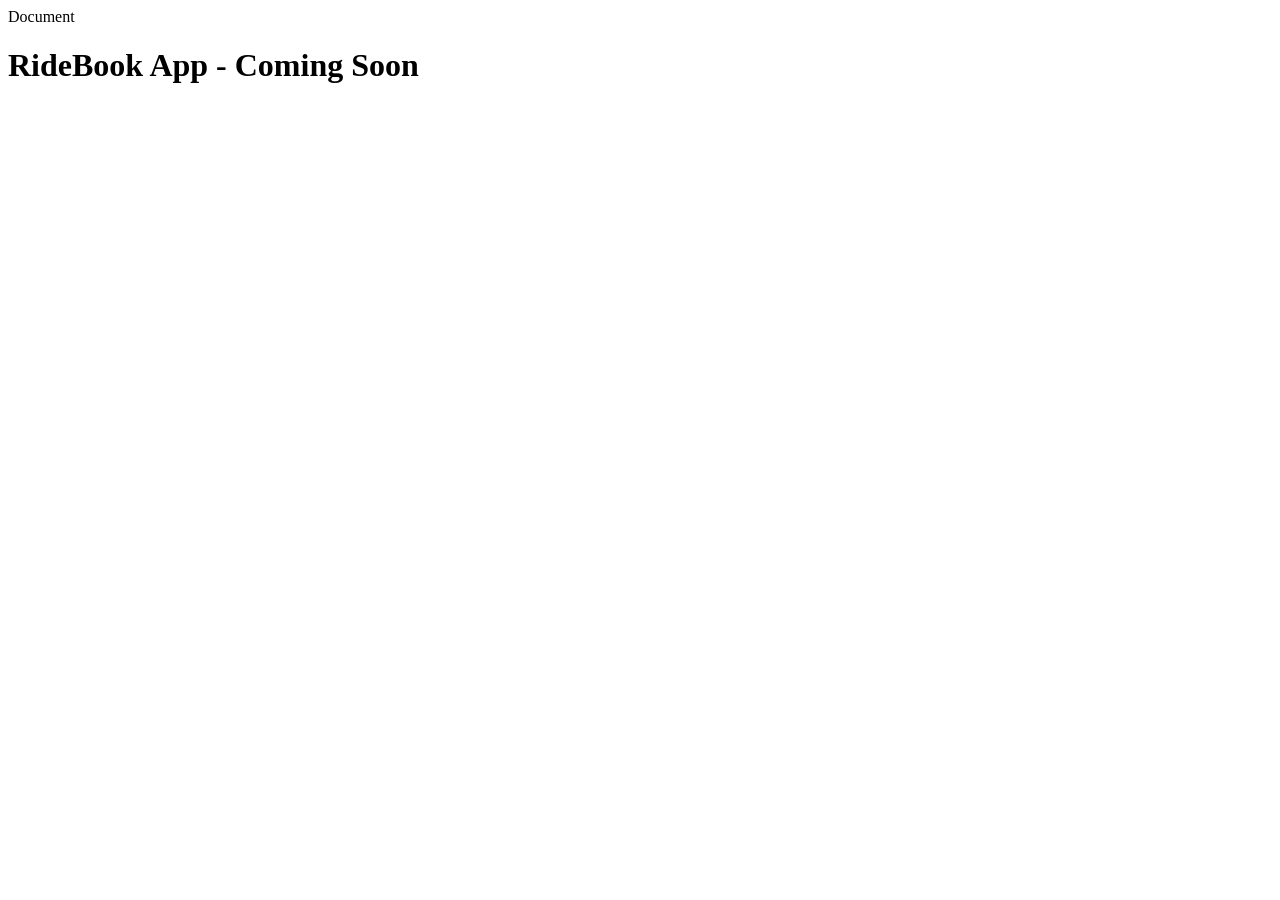
==== index.html @ 0f316ec4 "add glassmorphism login page" ====
<!DOCTYPE html>
<html lang="en">
<head>
    <meta charset="UTF-8">
    <meta name="viewport" content="width=device-width, initial-scale=1.0">
    <RideBook App>Document</RideBook App>
</head>
<body>
    <h1>RideBook App - Coming Soon</h1>
</body>
</html>
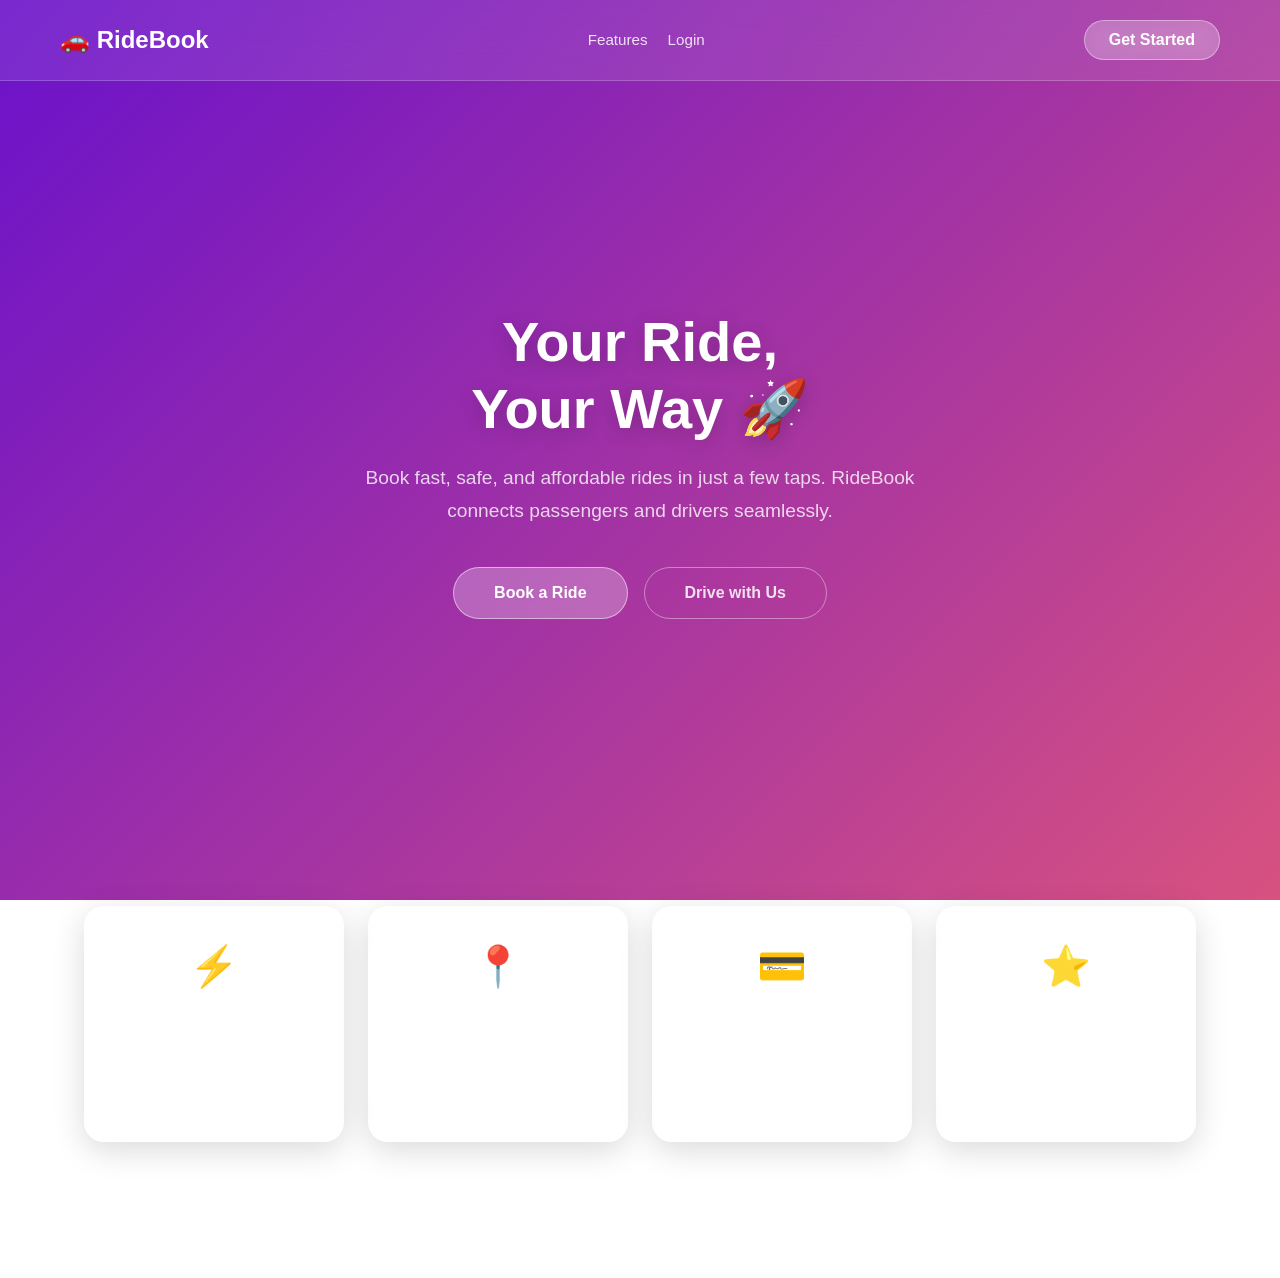
==== commit cc860db1: "add landing page" ====
--- a/index.html
+++ b/index.html
@@ -1,11 +1,269 @@
 <!DOCTYPE html>
 <html lang="en">
 <head>
-    <meta charset="UTF-8">
-    <meta name="viewport" content="width=device-width, initial-scale=1.0">
-    <RideBook App>Document</RideBook App>
+  <meta charset="UTF-8" />
+  <meta name="viewport" content="width=device-width, initial-scale=1.0"/>
+  <title>RideBook - Your Ride, Your Way</title>
+  <style>
+    * {
+      margin: 0;
+      padding: 0;
+      box-sizing: border-box;
+      font-family: 'Segoe UI', sans-serif;
+    }
+
+    body {
+      min-height: 100vh;
+      overflow-x: hidden;
+      color: #ffffff;
+    }
+
+    /* ── Animated Background ── */
+    .background {
+      position: fixed;
+      width: 100%;
+      height: 100%;
+      background: linear-gradient(135deg, #6a11cb, #fc6767, #2575fc, #f7971e);
+      background-size: 400% 400%;
+      animation: gradientShift 8s ease infinite;
+      z-index: -1;
+    }
+
+    @keyframes gradientShift {
+      0%   { background-position: 0% 50%; }
+      50%  { background-position: 100% 50%; }
+      100% { background-position: 0% 50%; }
+    }
+
+    /* ── Navbar ── */
+    nav {
+      display: flex;
+      justify-content: space-between;
+      align-items: center;
+      padding: 20px 60px;
+      background: rgba(255, 255, 255, 0.1);
+      backdrop-filter: blur(20px);
+      -webkit-backdrop-filter: blur(20px);
+      border-bottom: 1px solid rgba(255, 255, 255, 0.2);
+    }
+
+    .nav-logo {
+      font-size: 1.5rem;
+      font-weight: 700;
+      color: #ffffff;
+      text-decoration: none;
+    }
+
+    .nav-links {
+      display: flex;
+      gap: 20px;
+      list-style: none;
+    }
+
+    .nav-links a {
+      color: rgba(255, 255, 255, 0.85);
+      text-decoration: none;
+      font-size: 0.95rem;
+      transition: color 0.3s;
+    }
+
+    .nav-links a:hover {
+      color: #ffffff;
+    }
+
+    .nav-btn {
+      padding: 10px 24px;
+      background: rgba(255, 255, 255, 0.2);
+      border: 1.5px solid rgba(255, 255, 255, 0.4);
+      border-radius: 50px;
+      color: #ffffff;
+      text-decoration: none;
+      font-weight: 600;
+      backdrop-filter: blur(10px);
+      transition: all 0.3s;
+    }
+
+    .nav-btn:hover {
+      background: rgba(255, 255, 255, 0.35);
+      transform: translateY(-2px);
+    }
+
+    /* ── Hero Section ── */
+    .hero {
+      display: flex;
+      flex-direction: column;
+      align-items: center;
+      justify-content: center;
+      text-align: center;
+      padding: 100px 20px;
+      min-height: 85vh;
+    }
+
+    .hero h1 {
+      font-size: 3.5rem;
+      font-weight: 800;
+      margin-bottom: 20px;
+      text-shadow: 0 4px 20px rgba(0, 0, 0, 0.2);
+      line-height: 1.2;
+    }
+
+    .hero p {
+      font-size: 1.2rem;
+      color: rgba(255, 255, 255, 0.8);
+      max-width: 550px;
+      margin-bottom: 40px;
+      line-height: 1.7;
+    }
+
+    .hero-buttons {
+      display: flex;
+      gap: 16px;
+      flex-wrap: wrap;
+      justify-content: center;
+    }
+
+    .btn-primary {
+      padding: 16px 40px;
+      background: rgba(255, 255, 255, 0.25);
+      border: 1.5px solid rgba(255, 255, 255, 0.5);
+      border-radius: 50px;
+      color: #ffffff;
+      text-decoration: none;
+      font-size: 1rem;
+      font-weight: 700;
+      backdrop-filter: blur(10px);
+      transition: all 0.3s;
+    }
+
+    .btn-primary:hover {
+      background: rgba(255, 255, 255, 0.38);
+      box-shadow: 0 0 25px rgba(255, 255, 255, 0.25);
+      transform: translateY(-3px);
+    }
+
+    .btn-secondary {
+      padding: 16px 40px;
+      background: transparent;
+      border: 1.5px solid rgba(255, 255, 255, 0.4);
+      border-radius: 50px;
+      color: rgba(255, 255, 255, 0.85);
+      text-decoration: none;
+      font-size: 1rem;
+      font-weight: 600;
+      transition: all 0.3s;
+    }
+
+    .btn-secondary:hover {
+      background: rgba(255, 255, 255, 0.1);
+      transform: translateY(-3px);
+    }
+
+    /* ── Features Section ── */
+    .features {
+      display: flex;
+      justify-content: center;
+      gap: 24px;
+      padding: 60px 40px;
+      flex-wrap: wrap;
+    }
+
+    .feature-card {
+      background: rgba(255, 255, 255, 0.12);
+      backdrop-filter: blur(30px);
+      -webkit-backdrop-filter: blur(30px);
+      border: 1.5px solid rgba(255, 255, 255, 0.3);
+      border-radius: 20px;
+      padding: 36px 28px;
+      width: 260px;
+      text-align: center;
+      box-shadow: 0 8px 32px rgba(0, 0, 0, 0.15);
+      transition: transform 0.3s;
+    }
+
+    .feature-card:hover {
+      transform: translateY(-6px);
+    }
+
+    .feature-icon {
+      font-size: 2.5rem;
+      margin-bottom: 16px;
+    }
+
+    .feature-card h3 {
+      font-size: 1.1rem;
+      font-weight: 700;
+      margin-bottom: 10px;
+      color: #ffffff;
+    }
+
+    .feature-card p {
+      font-size: 0.88rem;
+      color: rgba(255, 255, 255, 0.7);
+      line-height: 1.6;
+    }
+
+    /* ── Footer ── */
+    footer {
+      text-align: center;
+      padding: 30px;
+      color: rgba(255, 255, 255, 0.5);
+      font-size: 0.85rem;
+      border-top: 1px solid rgba(255, 255, 255, 0.1);
+    }
+  </style>
 </head>
 <body>
-    <h1>RideBook App - Coming Soon</h1>
+
+  <div class="background"></div>
+
+  <!-- Navbar -->
+  <nav>
+    <a href="index.html" class="nav-logo">🚗 RideBook</a>
+    <ul class="nav-links">
+      <li><a href="#features">Features</a></li>
+      <li><a href="login.html">Login</a></li>
+    </ul>
+    <a href="login.html" class="nav-btn">Get Started</a>
+  </nav>
+
+  <!-- Hero -->
+  <section class="hero">
+    <h1>Your Ride,<br/>Your Way 🚀</h1>
+    <p>Book fast, safe, and affordable rides in just a few taps. RideBook connects passengers and drivers seamlessly.</p>
+    <div class="hero-buttons">
+      <a href="passenger/dashboard.html" class="btn-primary">Book a Ride</a>
+      <a href="driver/dashboard.html" class="btn-secondary">Drive with Us</a>
+    </div>
+  </section>
+
+  <!-- Features -->
+  <section class="features" id="features">
+    <div class="feature-card">
+      <div class="feature-icon">⚡</div>
+      <h3>Fast Booking</h3>
+      <p>Book your ride in seconds. No waiting, no hassle — just tap and go.</p>
+    </div>
+    <div class="feature-card">
+      <div class="feature-icon">📍</div>
+      <h3>Live Tracking</h3>
+      <p>Track your driver in real-time on the map from pickup to destination.</p>
+    </div>
+    <div class="feature-card">
+      <div class="feature-icon">💳</div>
+      <h3>Easy Payment</h3>
+      <p>Pay securely with cash or card. Your transaction history is always saved.</p>
+    </div>
+    <div class="feature-card">
+      <div class="feature-icon">⭐</div>
+      <h3>Trusted Drivers</h3>
+      <p>All drivers are verified and rated by passengers for your safety.</p>
+    </div>
+  </section>
+
+  <!-- Footer -->
+  <footer>
+    <p>© 2026 RideBook. All rights reserved.</p>
+  </footer>
+
 </body>
 </html>
